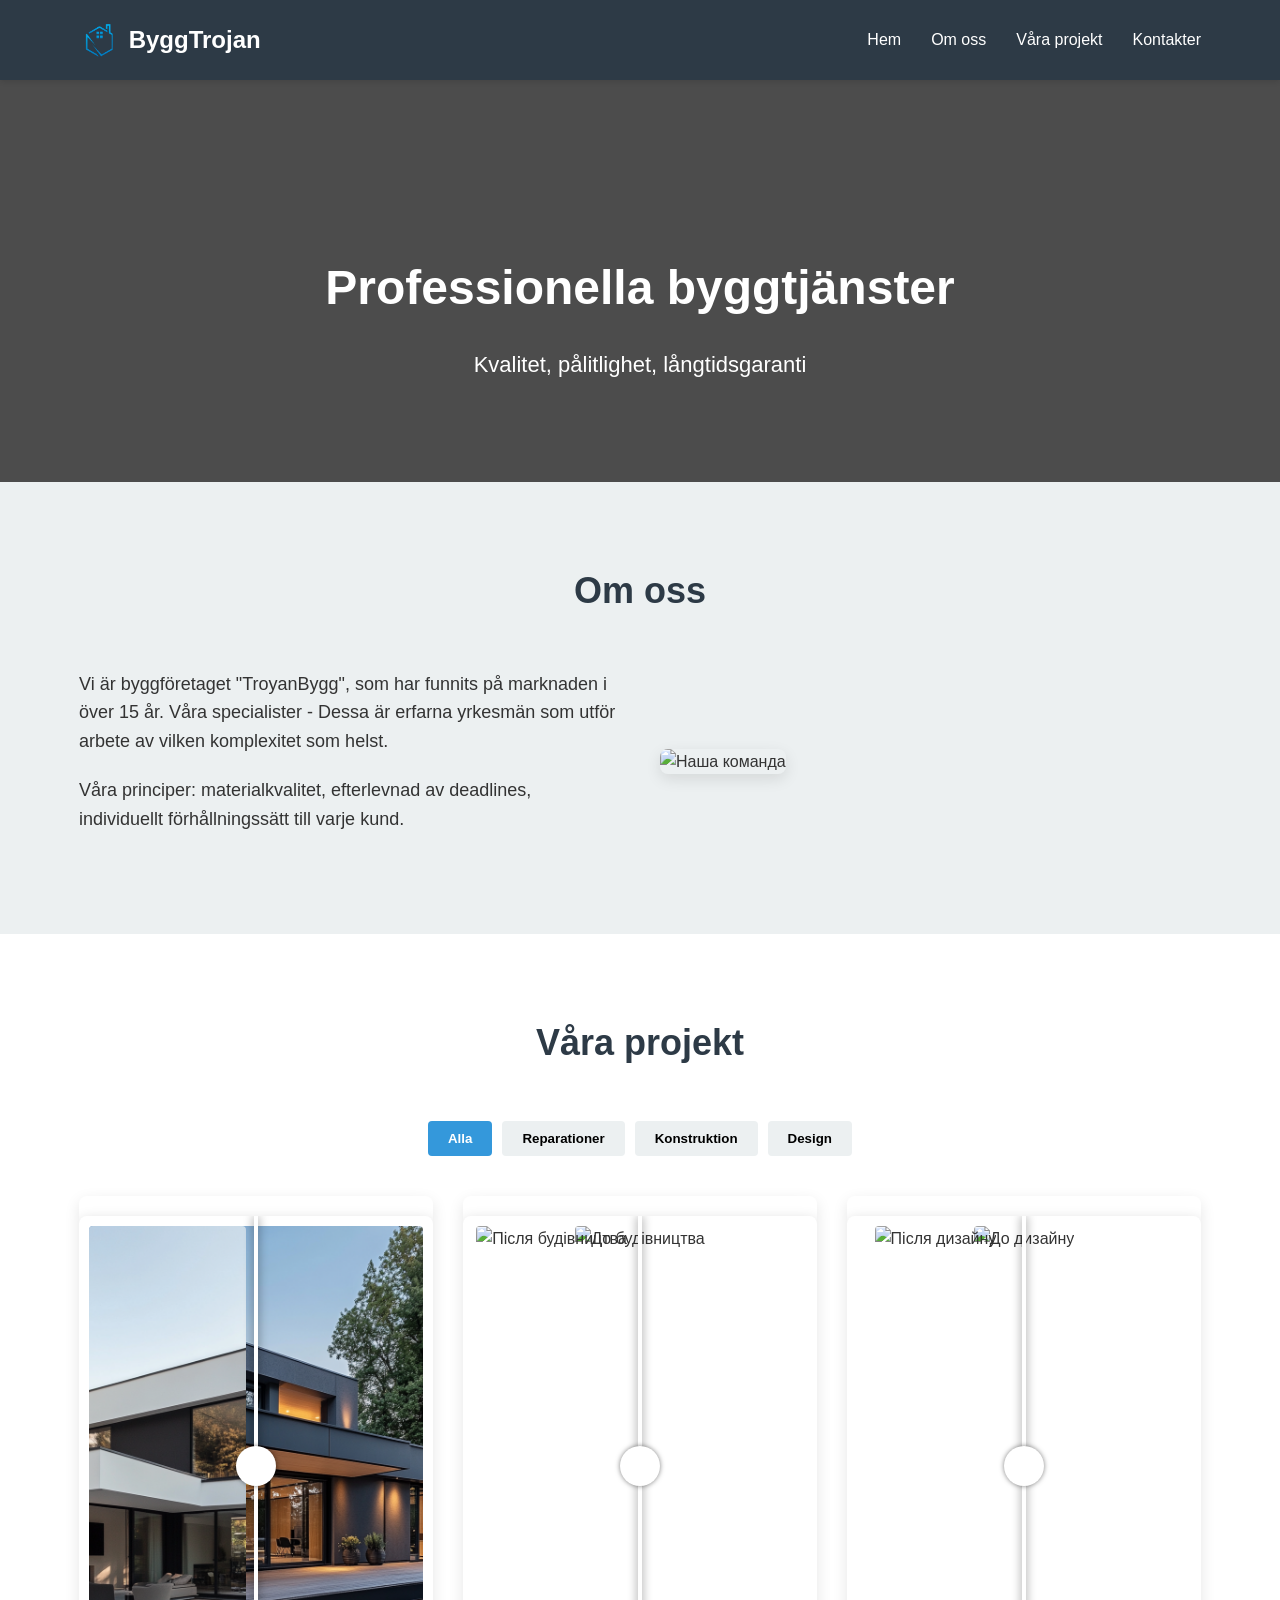
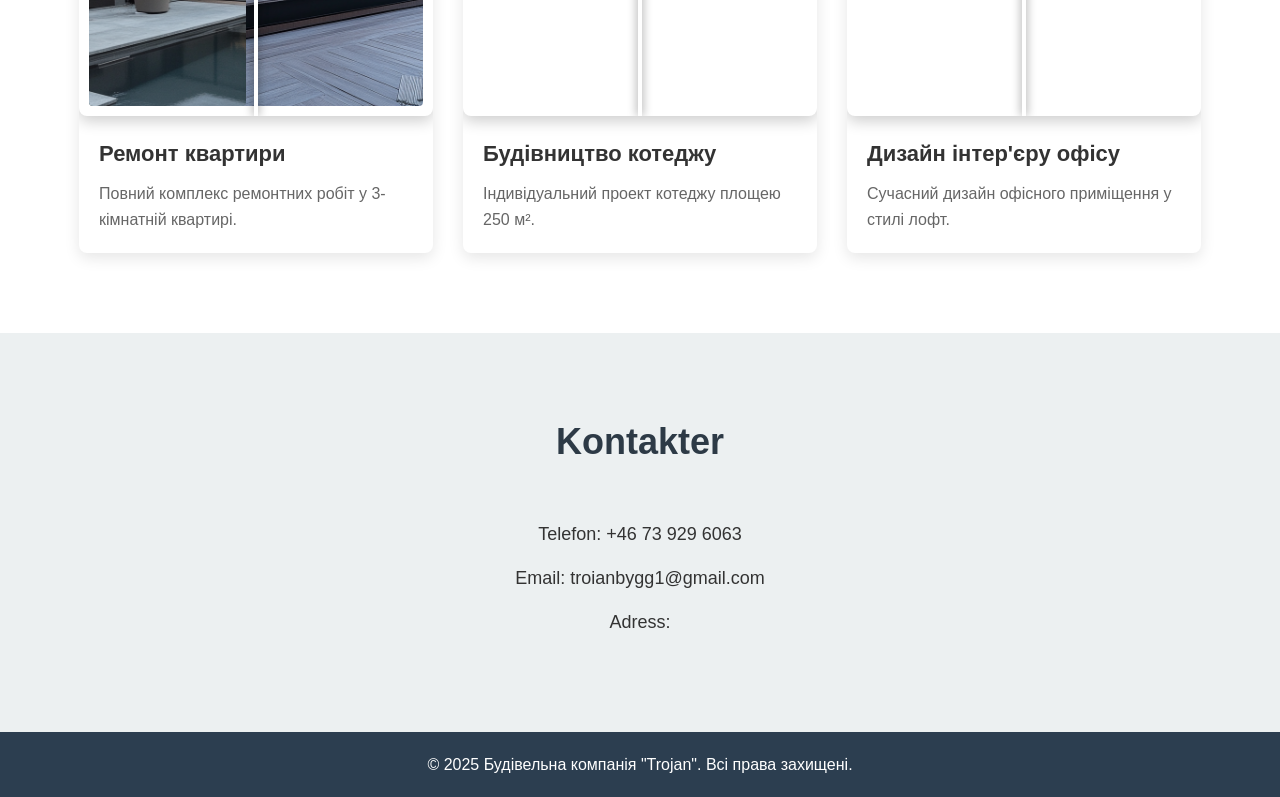
==== index.html @ eb8df2a0 "Add files via upload" ====
<!DOCTYPE html>
<html lang="uk">

<head>
    <meta charset="UTF-8">
    <meta name="viewport" content="width=device-width, initial-scale=1.0">
    <title>Bygg Trojan</title>
    <link rel="stylesheet" href="css/style.css">
    <link rel="icon" href="img/icon/favicon.ico" type="image/x-icon">
</head>

<body>
    <header>
        <div class="container">
            <div class="logo">
                <a href="#home" class="logo">
                <img src="img/icon/byggtrojan1.png" alt="" class="logo-img">
                <span>ByggTrojan</span>
            </a>
            </div>
            <nav>
                <ul>
                    <li><a href="#home">Hem</a></li>
                    <li><a href="#about">Om oss</a></li>
                    <li><a href="#projects">Våra projekt</a></li>
                    <li><a href="#contact">Kontakter</a></li>
                </ul>
            </nav>
        </div>
    </header>

    <section id="home" class="hero">
        <div class="container">
            <h1>Professionella byggtjänster</h1>
            <p>Kvalitet, pålitlighet, långtidsgaranti</p>
        </div>
    </section>

    <section id="about" class="about-section">
        <div class="container">
            <h2>Om oss</h2>
            <div class="about-content">
                <div class="about-text">
                    <p>Vi är byggföretaget "TroyanBygg", som har funnits på marknaden i över 15 år. Våra specialister -
                    Dessa är erfarna yrkesmän som utför arbete av vilken komplexitet som helst.</p>
                    <p>Våra principer: materialkvalitet, efterlevnad av deadlines, individuellt förhållningssätt till varje kund.
                    </p>
                </div>
                <div class="about-image">
                    <img src="https://via.placeholder.com/500x300" alt="Наша команда">
                </div>
            </div>
        </div>
    </section>

    <section id="projects" class="projects-section">
        <div class="container">
            <h2>Våra projekt</h2>
            <div class="projects-filter">
                <button class="filter-btn active" data-filter="all">Alla</button>
                <button class="filter-btn" data-filter="renovation">Reparationer</button>
                <button class="filter-btn" data-filter="construction">Konstruktion</button>
                <button class="filter-btn" data-filter="design">Design</button>
            </div>

            <div class="projects-grid">
                <!-- Проект 1 -->
                <div class="project-card" data-category="renovation">
                    <div class="before-after-slider">
                        <div class="before">
                            <img src="img/Project/beautiful_house_with_modern_renovation_for_advert_fbe7932d_7e29_ (2).png" alt="До ремонту">
                        </div>
                        <div class="after">
                            <img src="img/Project/beautiful_house_with_modern_renovation_for_advert_fbe7932d_7e29_ (3).png" alt="Після ремонту">
                        </div>  
                        <div class="slider-handle"></div>
                        <div class="slider-button" aria-label="Порівняння фото"></div>
                    </div>
                    <h3>Ремонт квартири </h3>
                    <p>Повний комплекс ремонтних робіт у 3-кімнатній квартирі.</p>
                </div>

                <!-- Проект 2 -->
                <div class="project-card" data-category="construction">
                    <div class="before-after-slider">
                        <div class="before">
                            <img src="https://via.placeholder.com/400x300?text=Пустир" alt="До будівництва">
                        </div>
                        <div class="after">
                            <img src="https://via.placeholder.com/400x300?text=Готовий+будинок" alt="Після будівництва">
                        </div>
                        <div class="slider-handle"></div>
                        <div class="slider-button"></div>
                    </div>
                    <h3>Будівництво котеджу</h3>
                    <p>Індивідуальний проект котеджу площею 250 м².</p>
                </div>

                <!-- Проект 3 -->
                <div class="project-card" data-category="design">
                    <div class="before-after-slider">
                        <div class="before">
                            <img src="https://via.placeholder.com/400x300?text=Старе+приміщення" alt="До дизайну">
                        </div>
                        <div class="after">
                            <img src="https://via.placeholder.com/400x300?text=Сучасний+інтер'єр" alt="Після дизайну">
                        </div>
                        <div class="slider-handle"></div>
                        <div class="slider-button"></div>
                    </div>
                    <h3>Дизайн інтер'єру офісу</h3>
                    <p>Сучасний дизайн офісного приміщення у стилі лофт.</p>
                </div>
            </div>
        </div>
    </section>

    <section id="contact" class="contact-section">
        <div class="container">
            <h2>Kontakter</h2>
            <div class="contact-info">
                <p>Telefon: +46 73 929 6063</p>
                <p>Email: troianbygg1@gmail.com</p>
                <p>Adress:</p>
            </div>
        </div>
    </section>

    <footer>
        <div class="container">
            <p>&copy; 2025 Будівельна компанія "Trojan". Всі права захищені.</p>
        </div>
    </footer>

    <script src="js/functrion.js"></script>
</body>

</html>
---- css/style.css ----
@media(max-width: 768px){
    .before-after-slider{
        height: 300px;
    }
}

/* Основні стилі */
:root {
    --primary-color: #2d3a46;
    --secondary-color: #3498db;
    --accent-color: #e74c3c;
    --light-color: #ecf0f1;
    --dark-color: #2c3e50;
    --text-color: #333;
}

* {
    margin: 0;
    padding: 0;
    box-sizing: border-box;
    transition: 0.5ms;
}

body {
    font-family: 'Arial', sans-serif;
    line-height: 1.6;
    color: var(--text-color);
}

.container {
    width: 90%;
    max-width: 1200px;
    margin: 0 auto;
    padding: 0 15px;
}

/* Шапка */
header {
    background-color: var(--primary-color);
    color: white;
    padding: 20px 0;
    position: fixed;
    width: 100%;
    top: 0;
    z-index: 1000;
    box-shadow: 0 2px 5px rgba(0, 0, 0, 0.1);
}

header .container {
    display: flex;
    justify-content: space-between;
    align-items: center;
}

.logo {
    font-size: 24px;
    font-weight: bold;
    color: white;
    display: flex;
    align-items: center;
    gap: 10px;
    text-decoration: none;

}
.logo-img{
    height: 40px;
    width: auto;
    text-decoration: none;
}

nav ul {
    display: flex;
    list-style: none;
}

nav ul li {
    margin-left: 30px;
}

nav ul li a {
    color: white;
    text-decoration: none;
    font-weight: 500;
    transition: color 0.3s;
}

nav ul li a:hover {
    color: var(--secondary-color);
}

/* Герой секція */
.hero {
    background: linear-gradient(rgba(0, 0, 0, 0.7), rgba(0, 0, 0, 0.7)), url('https://via.placeholder.com/1920x1080') center/cover no-repeat;
    color: white;
    text-align: center;
    padding: 180px 0 100px;
    margin-top: 70px;
}

.hero h1 {
    font-size: 48px;
    margin-bottom: 20px;
}

.hero p {
    font-size: 22px;
    max-width: 700px;
    margin: 0 auto;
}

/* Секція "Про нас" */
.about-section {
    padding: 80px 0;
    background-color: var(--light-color);
}

.about-section h2 {
    text-align: center;
    margin-bottom: 50px;
    font-size: 36px;
    color: var(--primary-color);
}

.about-content {
    display: flex;
    align-items: center;
    gap: 40px;
}

.about-text {
    flex: 1;
}

.about-text p {
    margin-bottom: 20px;
    font-size: 18px;
}

.about-image {
    flex: 1;
}

.about-image img {
    width: 100%;
    border-radius: 8px;
    box-shadow: 0 5px 15px rgba(0, 0, 0, 0.1);
}

/* Секція "Наші проекти" */
.projects-section {
    padding: 80px 0;
}

.projects-section h2 {
    text-align: center;
    margin-bottom: 50px;
    font-size: 36px;
    color: var(--primary-color);
}

.projects-filter {
    display: flex;
    justify-content: center;
    margin-bottom: 40px;
    flex-wrap: wrap;
    gap: 10px;
}

.filter-btn {
    padding: 10px 20px;
    background-color: var(--light-color);
    border: none;
    border-radius: 4px;
    cursor: pointer;
    font-weight: 600;
    transition: all 0.3s;
}

.filter-btn:hover,
.filter-btn.active {
    background-color: var(--secondary-color);
    color: white;
}

.projects-grid {
    display: grid;
    grid-template-columns: repeat(auto-fill, minmax(350px, 1fr));
    gap: 30px;
}

.project-card {
    background-color: white;
    border-radius: 8px;
    overflow: hidden;
    box-shadow: 0 5px 15px rgba(0, 0, 0, 0.1);
    transition: transform 0.3s;
}

.project-card:hover {
    transform: translateY(-10px);
}

.before-after-container {
    display: flex;
    position: relative;
}

.before,
.after {
    flex: 1;
    padding: 10px;
    text-align: center;
}

.before h3,
.after h3 {
    margin-bottom: 10px;
    color: var(--primary-color);
}

.before img,
.after img {
    width: 100%;
    height: auto;
    border-radius: 4px;
}

.project-card h3 {
    padding: 0 20px;
    margin: 15px 0 10px;
    font-size: 22px;
}

.project-card p {
    padding: 0 20px 20px;
    color: #666;
}

/*Слайдер "до" та "після"*/
.before-after-slider {
    position: relative;
    width: 100%;
    max-width: 800px;
    height: 500px;
    margin: 20px auto;
    overflow: hidden;
    border-radius: 8px;
    box-shadow: 0 5px 15px rgba(0, 0, 0, 0.2);
    touch-action: none;
    /* Вимикаємо стандартні дотикові події */
}

.before-after-slider .before,
.before-after-slider .after {
    position: absolute;
    top: 0;
    left: 0;
    width: 100%;
    height: 100%;
    overflow: hidden;
    pointer-events: none;
    /* Запобігаємо подіям миші */
}

.before-after-slider img {
    width: 100%;
    height: 100%;
    object-fit: cover;
    pointer-events: none;
}

.before-after-slider .after {
    width: 50%;
}

.slider-handle {
    position: absolute;
    top: 0;
    left: 50%;
    width: 4px;
    height: 100%;
    background: white;
    z-index: 10;
    transform: translateX(-50%);
    box-shadow: 0 0 10px rgba(0, 0, 0, 0.5);
    pointer-events: none;
}

.slider-button {
    position: absolute;
    top: 50%;
    left: 50%;
    width: 40px;
    height: 40px;
    background: white;
    border-radius: 50%;
    z-index: 11;
    transform: translate(-50%, -50%);
    cursor: ew-resize;
    display: flex;
    align-items: center;
    justify-content: center;
    box-shadow: 0 0 5px rgba(0, 0, 0, 0.5);
    touch-action: none;
    user-select: none;
}

.slider-button:hover {
    background: #f0f0f0;
}

.slider-button:active {
    cursor: grabbing !important;
}

.no-select {
    user-select: none ;
    -webkit-user-select: none;
    -moz-user-select: none;
    -ms-user-select: none;
}



/* Секція "Контакти" */
.contact-section {
    padding: 80px 0;
    background-color: var(--light-color);
}

.contact-section h2 {
    text-align: center;
    margin-bottom: 50px;
    font-size: 36px;
    color: var(--primary-color);
}

.contact-info {
    text-align: center;
    font-size: 18px;
}

.contact-info p {
    margin-bottom: 15px;
}

/* Підвал */
footer {
    background-color: var(--dark-color);
    color: white;
    text-align: center;
    padding: 20px 0;
}

/* Адаптивність */
@media (max-width: 768px) {
    .about-content {
        flex-direction: column;
    }

    .projects-grid {
        grid-template-columns: 1fr;
    }

    .before-after-container {
        flex-direction: column;
    }

    header .container {
        flex-direction: column;
    }

    nav ul {
        margin-top: 20px;
    }

    nav ul li {
        margin-left: 15px;
        margin-right: 15px;
    }
}
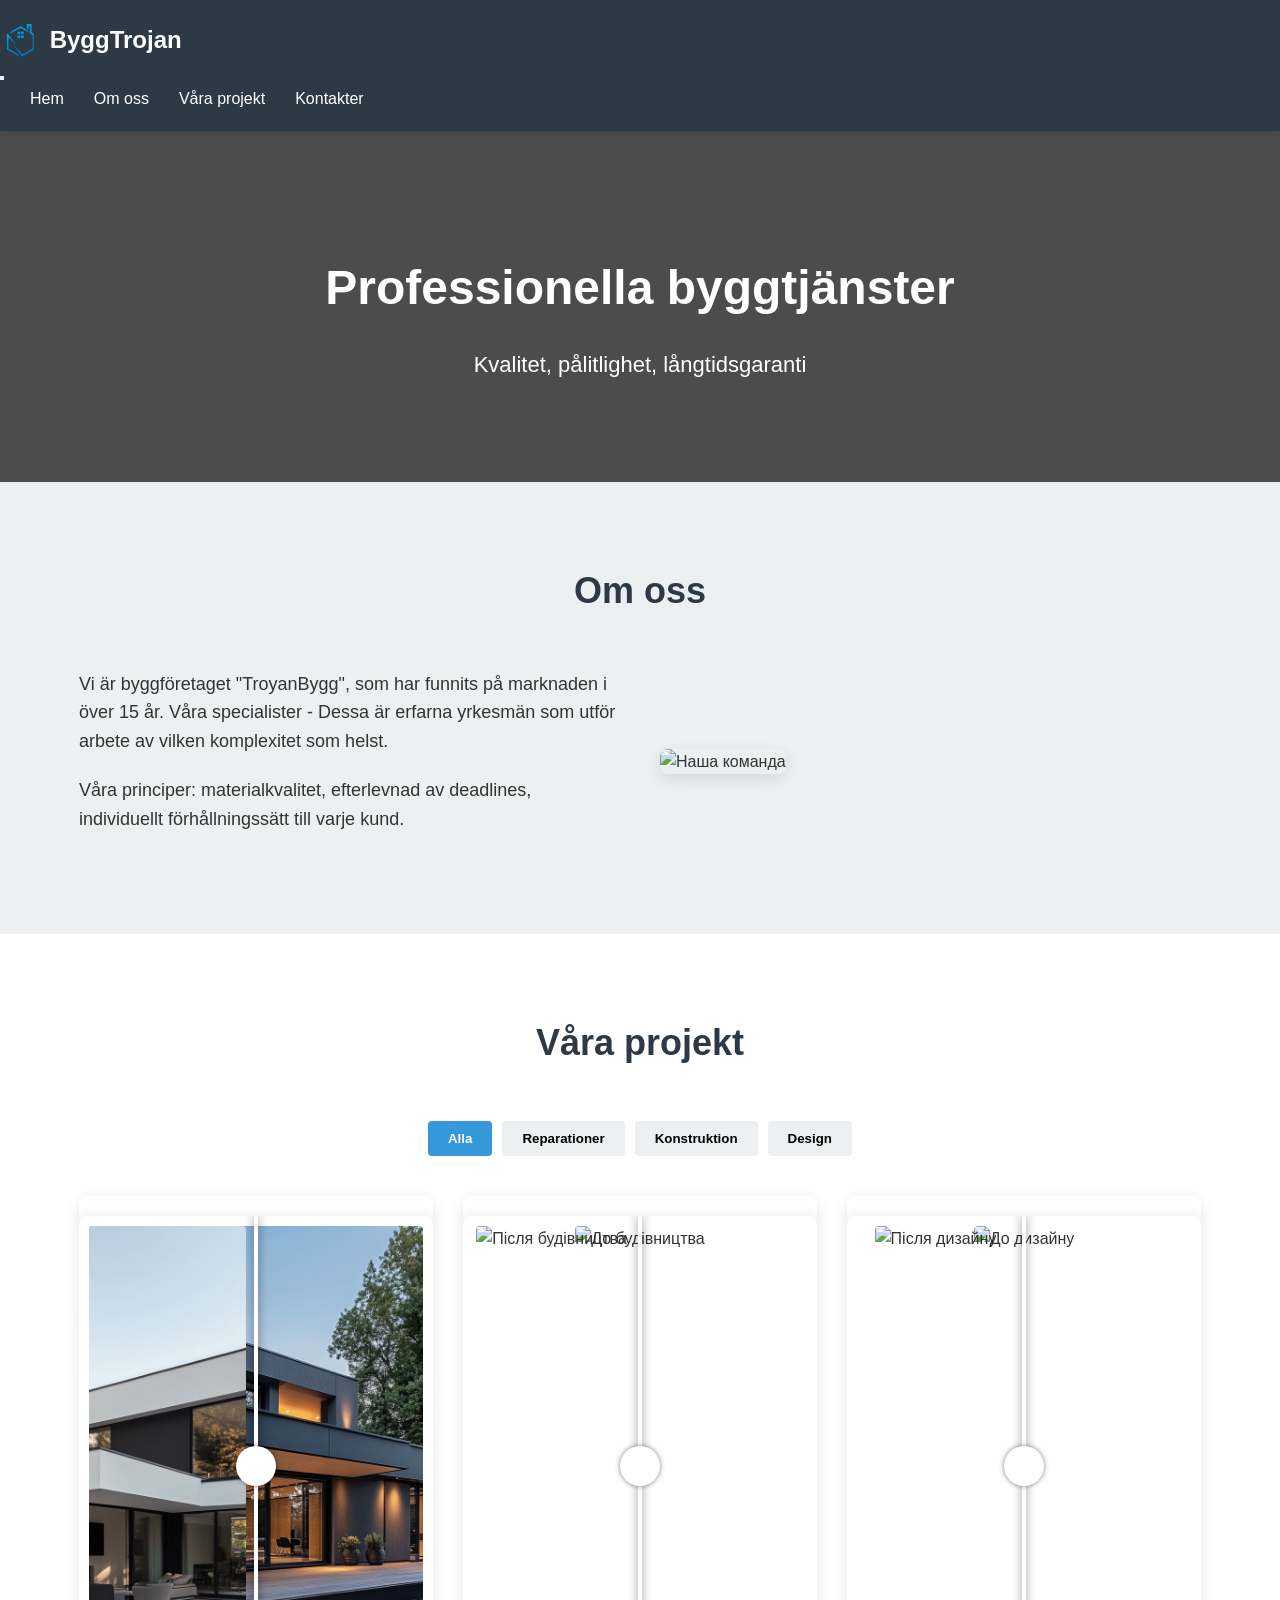
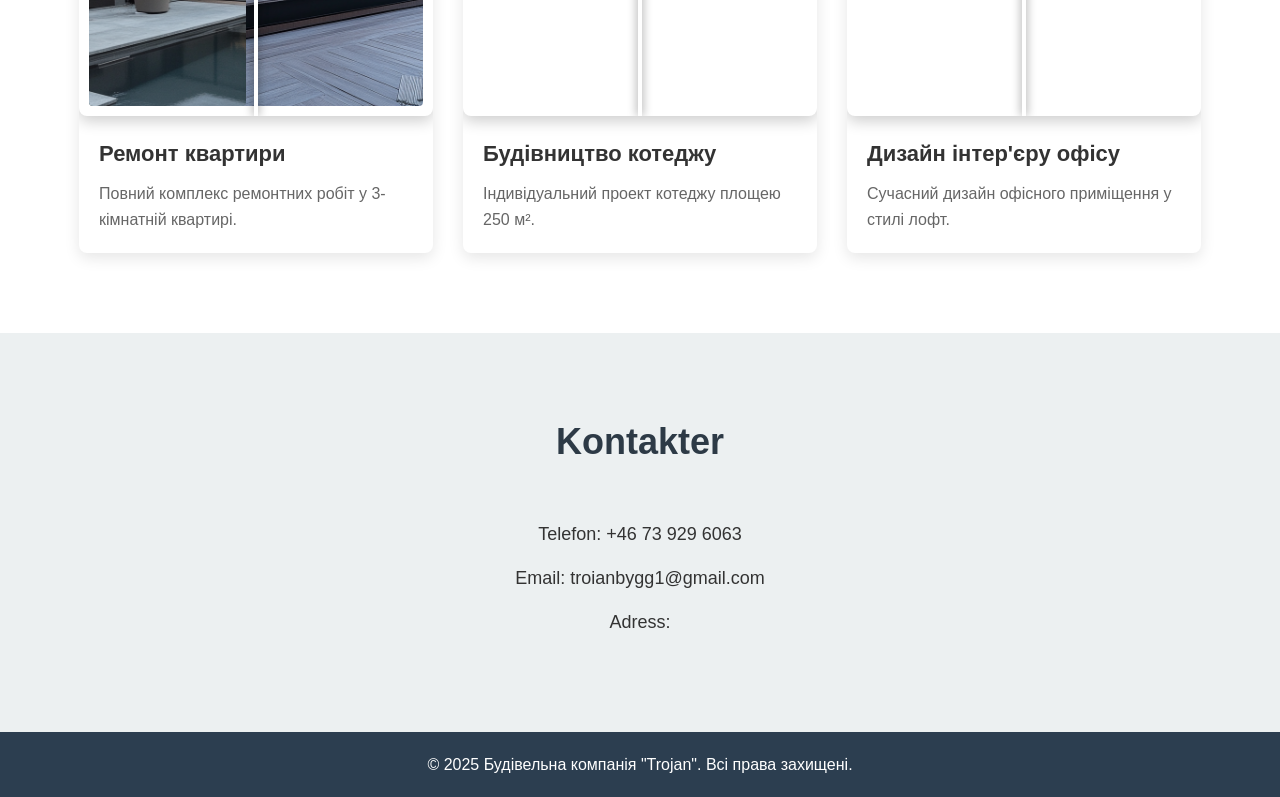
==== commit fce80fa2: "index.html" ====
--- a/index.html
+++ b/index.html
@@ -11,14 +11,21 @@
 
 <body>
     <header>
-        <div class="container">
+        <div class="header-container">
             <div class="logo">
                 <a href="#home" class="logo">
                 <img src="img/icon/byggtrojan1.png" alt="" class="logo-img">
                 <span>ByggTrojan</span>
             </a>
             </div>
-            <nav>
+            <!-- Кнопка бургер-меню для мобільних -->
+            <button class="burger-btn" aria-label="Відкрити меню">
+                <span class="burger-line"></span>
+                <span class="burger-line"></span>
+                <span class="burger-line"></span>
+            </button>
+
+            <nav class="main-nav">
                 <ul>
                     <li><a href="#home">Hem</a></li>
                     <li><a href="#about">Om oss</a></li>
@@ -135,4 +142,4 @@
     <script src="js/functrion.js"></script>
 </body>
 
-</html>+</html>
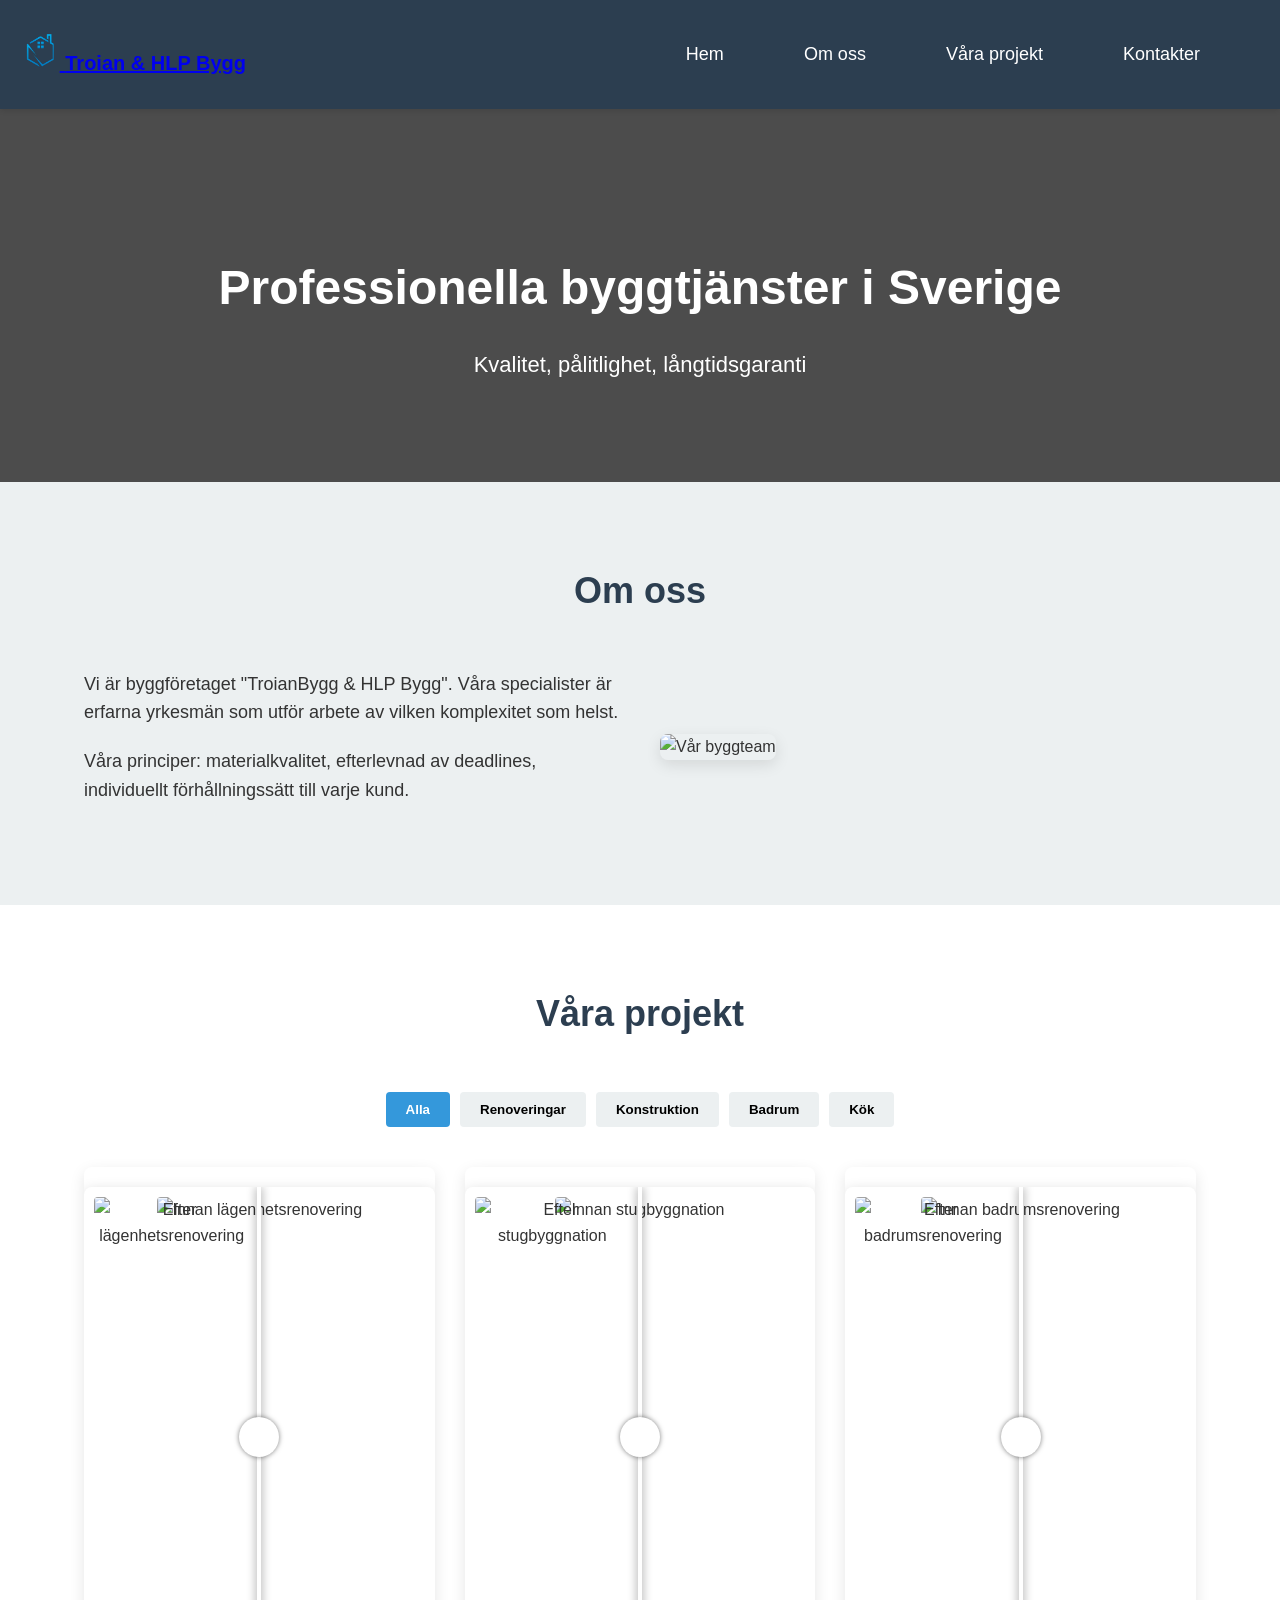
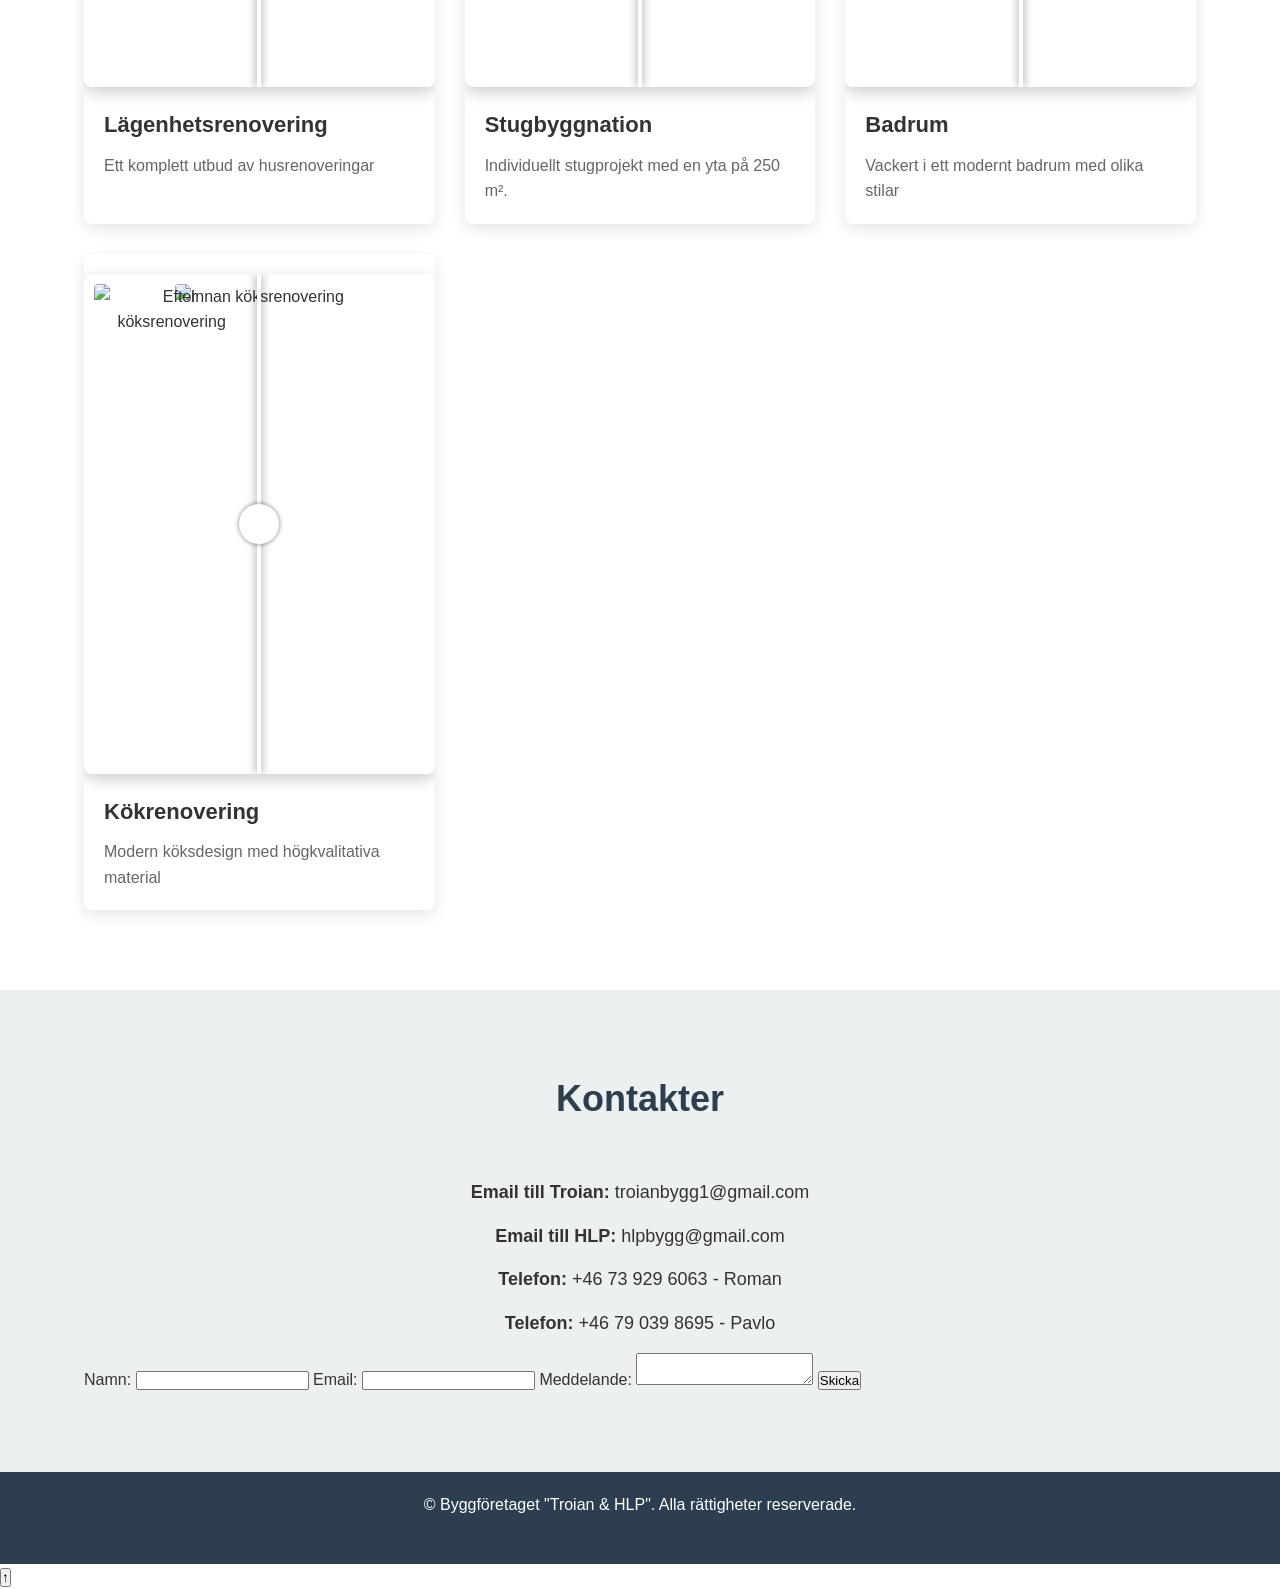
==== commit 22043c3f: "index.html" ====
--- a/index.html
+++ b/index.html
@@ -1,10 +1,14 @@
 <!DOCTYPE html>
-<html lang="uk">
+<html lang="sv">
 
 <head>
     <meta charset="UTF-8">
     <meta name="viewport" content="width=device-width, initial-scale=1.0">
-    <title>Bygg Trojan</title>
+    <meta name="description"
+        content="Troian & HLP Bygg erbjuder professionella byggtjänster i Sverige, inklusive renoveringar, konstruktion och badrumsdesign.">
+    <meta name="keywords" content="byggtjänster, renovering, konstruktion, badrum, kök, Troian Bygg, HLP Bygg">
+    <meta name="author" content="Troian & HLP Bygg">
+    <title>Troian & HLP Bygg</title>
     <link rel="stylesheet" href="css/style.css">
     <link rel="icon" href="img/icon/favicon.ico" type="image/x-icon">
 </head>
@@ -13,18 +17,16 @@
     <header>
         <div class="header-container">
             <div class="logo">
-                <a href="#home" class="logo">
-                <img src="img/icon/byggtrojan1.png" alt="" class="logo-img">
-                <span>ByggTrojan</span>
-            </a>
+                <a class="a1" href="#home">
+                    <img src="img/icon/byggtrojan1.png" alt="Troian & HLP Bygg Logo" class="logo-img">
+                    <span class="title1">Troian & HLP Bygg</span>
+                </a>
             </div>
-            <!-- Кнопка бургер-меню для мобільних -->
-            <button class="burger-btn" aria-label="Відкрити меню">
+            <button class="burger-btn" aria-label="Öppna menyn">
                 <span class="burger-line"></span>
                 <span class="burger-line"></span>
                 <span class="burger-line"></span>
             </button>
-
             <nav class="main-nav">
                 <ul>
                     <li><a href="#home">Hem</a></li>
@@ -38,7 +40,7 @@
 
     <section id="home" class="hero">
         <div class="container">
-            <h1>Professionella byggtjänster</h1>
+            <h1>Professionella byggtjänster i Sverige</h1>
             <p>Kvalitet, pålitlighet, långtidsgaranti</p>
         </div>
     </section>
@@ -48,13 +50,13 @@
             <h2>Om oss</h2>
             <div class="about-content">
                 <div class="about-text">
-                    <p>Vi är byggföretaget "TroyanBygg", som har funnits på marknaden i över 15 år. Våra specialister -
-                    Dessa är erfarna yrkesmän som utför arbete av vilken komplexitet som helst.</p>
-                    <p>Våra principer: materialkvalitet, efterlevnad av deadlines, individuellt förhållningssätt till varje kund.
-                    </p>
+                    <p>Vi är byggföretaget "TroianBygg & HLP Bygg". Våra specialister är erfarna yrkesmän som utför
+                        arbete av vilken komplexitet som helst.</p>
+                    <p>Våra principer: materialkvalitet, efterlevnad av deadlines, individuellt förhållningssätt till
+                        varje kund.</p>
                 </div>
                 <div class="about-image">
-                    <img src="https://via.placeholder.com/500x300" alt="Наша команда">
+                    <img src="https://via.placeholder.com/500x300" alt="Vår byggteam">
                 </div>
             </div>
         </div>
@@ -65,58 +67,71 @@
             <h2>Våra projekt</h2>
             <div class="projects-filter">
                 <button class="filter-btn active" data-filter="all">Alla</button>
-                <button class="filter-btn" data-filter="renovation">Reparationer</button>
+                <button class="filter-btn" data-filter="renoveringar">Renoveringar</button>
                 <button class="filter-btn" data-filter="construction">Konstruktion</button>
-                <button class="filter-btn" data-filter="design">Design</button>
+                <button class="filter-btn" data-filter="design">Badrum</button>
+                <button class="filter-btn" data-filter="kok">Kök</button>
             </div>
-
+            <!--Project 1-->
             <div class="projects-grid">
-                <!-- Проект 1 -->
-                <div class="project-card" data-category="renovation">
+                <div class="project-card" data-category="renoveringar">
                     <div class="before-after-slider">
                         <div class="before">
-                            <img src="img/Project/beautiful_house_with_modern_renovation_for_advert_fbe7932d_7e29_ (2).png" alt="До ремонту">
+                            <img src="img/renovera/1.JPG" alt="Innan lägenhetsrenovering">
                         </div>
                         <div class="after">
-                            <img src="img/Project/beautiful_house_with_modern_renovation_for_advert_fbe7932d_7e29_ (3).png" alt="Після ремонту">
-                        </div>  
+                            <img src="img/renovera/2.JPG" alt="Efter lägenhetsrenovering">
+                        </div>
                         <div class="slider-handle"></div>
-                        <div class="slider-button" aria-label="Порівняння фото"></div>
+                        <div class="slider-button" aria-label="Jämför bilder innan och efter"></div>
                     </div>
-                    <h3>Ремонт квартири </h3>
-                    <p>Повний комплекс ремонтних робіт у 3-кімнатній квартирі.</p>
+                    <h3>Lägenhetsrenovering</h3>
+                    <p>Ett komplett utbud av husrenoveringar</p>
                 </div>
-
-                <!-- Проект 2 -->
+                <!--Project 2-->
                 <div class="project-card" data-category="construction">
                     <div class="before-after-slider">
                         <div class="before">
-                            <img src="https://via.placeholder.com/400x300?text=Пустир" alt="До будівництва">
+                            <img src="img/new-construction/1.jpg" alt="Innan stugbyggnation">
                         </div>
                         <div class="after">
-                            <img src="https://via.placeholder.com/400x300?text=Готовий+будинок" alt="Після будівництва">
+                            <img src="img/new-construction/2.jpg" alt="Efter stugbyggnation">
                         </div>
                         <div class="slider-handle"></div>
-                        <div class="slider-button"></div>
+                        <div class="slider-button" aria-label="Jämför bilder innan och efter"></div>
                     </div>
-                    <h3>Будівництво котеджу</h3>
-                    <p>Індивідуальний проект котеджу площею 250 м².</p>
+                    <h3>Stugbyggnation</h3>
+                    <p>Individuellt stugprojekt med en yta på 250 m².</p>
                 </div>
-
-                <!-- Проект 3 -->
+                <!--Project 3-->
                 <div class="project-card" data-category="design">
                     <div class="before-after-slider">
                         <div class="before">
-                            <img src="https://via.placeholder.com/400x300?text=Старе+приміщення" alt="До дизайну">
+                            <img src="img/bathroom/1.jpg" alt="Innan badrumsrenovering">
                         </div>
                         <div class="after">
-                            <img src="https://via.placeholder.com/400x300?text=Сучасний+інтер'єр" alt="Після дизайну">
+                            <img src="img/bathroom/2.jpg" alt="Efter badrumsrenovering">
                         </div>
                         <div class="slider-handle"></div>
-                        <div class="slider-button"></div>
+                        <div class="slider-button" aria-label="Jämför bilder innan och efter"></div>
                     </div>
-                    <h3>Дизайн інтер'єру офісу</h3>
-                    <p>Сучасний дизайн офісного приміщення у стилі лофт.</p>
+                    <h3>Badrum</h3>
+                    <p>Vackert i ett modernt badrum med olika stilar</p>
+                </div>
+                <!--Project 4-->
+                <div class="project-card" data-category="kok">
+                    <div class="before-after-slider">
+                        <div class="before">
+                            <img src="img/kok/1.jpg" alt="Innan köksrenovering">
+                        </div>
+                        <div class="after">
+                            <img src="img/kok/2.jpg" alt="Efter köksrenovering">
+                        </div>
+                        <div class="slider-handle"></div>
+                        <div class="slider-button" aria-label="Jämför bilder innan och efter"></div>
+                    </div>
+                    <h3>Kökrenovering</h3>
+                    <p>Modern köksdesign med högkvalitativa material</p>
                 </div>
             </div>
         </div>
@@ -125,20 +140,43 @@
     <section id="contact" class="contact-section">
         <div class="container">
             <h2>Kontakter</h2>
-            <div class="contact-info">
-                <p>Telefon: +46 73 929 6063</p>
-                <p>Email: troianbygg1@gmail.com</p>
-                <p>Adress:</p>
+            <div class="contact-content">
+                <div class="contact-info">
+                    <p><strong>Email till Troian:</strong> troianbygg1@gmail.com</p>
+                    <p><strong>Email till HLP:</strong> hlpbygg@gmail.com</p>
+                    <p><strong>Telefon:</strong> +46 73 929 6063 - Roman</p>
+                    <p><strong>Telefon:</strong> +46 79 039 8695 - Pavlo</p>
+                </div>
+                <!-- Форма відправка-->
+                <form class="contact-form" action="https://formsubmit.co/daniel.babiychuk777@gmail.com" method="POST">
+                    <label for="name">Namn:</label>
+                    <input type="text" id="name" name="name" required>
+                    <label for="email">Email:</label>
+                    <input type="email" id="email" name="email" required>
+                    <label for="message">Meddelande:</label>
+                    <textarea id="message" name="message" required></textarea>
+                    <button type="submit">Skicka</button>
+                    <!-- Додаткові налаштування FormSubmit -->
+                    <input type="hidden" name="_next" value= "/thank-you.html">
+                    <input type="hidden" name="_autoresponse" value="Tack för ditt meddelande! Vi kontaktar dig snart.">
+                </form>
             </div>
         </div>
     </section>
 
     <footer>
         <div class="container">
-            <p>&copy; 2025 Будівельна компанія "Trojan". Всі права захищені.</p>
+            <p>© Byggföretaget "Troian & HLP". Alla rättigheter reserverade.</p>
+            <div class="social-links">
+                <a href="https://facebook.com" target="_blank" aria-label="Facebook"><img src="img/icon/2021_Facebook_icon.svg.webp"
+                        alt=""></a>
+                <a href="https://instagram.com" target="_blank" aria-label="Instagram"><img src="img/icon/Instagram_logo_2022.svg.webp"
+                        alt=""></a>
+            </div>
         </div>
     </footer>
 
+    <button class="to-top-btn" aria-label="Till toppen">↑</button>
     <script src="js/functrion.js"></script>
 </body>
 
--- a/css/style.css
+++ b/css/style.css
@@ -6,7 +6,7 @@
 
 /* Основні стилі */
 :root {
-    --primary-color: #2d3a46;
+    --primary-color: #2c3e50;
     --secondary-color: #3498db;
     --accent-color: #e74c3c;
     --light-color: #ecf0f1;
@@ -31,28 +31,29 @@
     width: 90%;
     max-width: 1200px;
     margin: 0 auto;
-    padding: 0 15px;
+    padding: 0 20px;
 }
 
 /* Шапка */
 header {
     background-color: var(--primary-color);
     color: white;
-    padding: 20px 0;
+    padding: 15px 0;
     position: fixed;
     width: 100%;
     top: 0;
     z-index: 1000;
     box-shadow: 0 2px 5px rgba(0, 0, 0, 0.1);
 }
-
+/*
 header .container {
     display: flex;
     justify-content: space-between;
     align-items: center;
-}
-
-.logo {
+    padding: 0 15px;
+}
+*/
+/*.logo {
     font-size: 24px;
     font-weight: bold;
     color: white;
@@ -60,13 +61,129 @@
     align-items: center;
     gap: 10px;
     text-decoration: none;
-
+    order: 2;
+    margin: 0 auto;
 }
 .logo-img{
     height: 40px;
     width: auto;
     text-decoration: none;
 }
+*/
+
+
+/*Кнопка бургер меню*/
+
+/* Базові стилі */
+.header-container {
+    display: flex;
+    justify-content: space-between;
+    align-items: center;
+    padding: 15px 20px;
+    background: var(--primary-color);
+    position: relative;
+    text-decoration: none;
+}
+
+/* Лого */
+.logo {
+    display: flex;
+    align-items: center;
+    gap: 10px;
+    color: white;
+    font-size: 20px;
+    font-weight: bold;
+    text-decoration: none;
+}
+
+.logo-img {
+    height: 40px;
+}
+
+/* Бургер-кнопка (тільки для мобільних) */
+.burger-btn {
+    display: none;
+    background: none;
+    border: none;
+    cursor: pointer;
+    padding: 5px;
+    z-index: 100;
+}
+
+.burger-line {
+    display: block;
+    width: 25px;
+    height: 2px;
+    background: white;
+    margin: 5px 0;
+    transition: all 0.3s ease;
+}
+
+/* Навігація */
+
+.main-nav ul {
+    display: flex;
+    gap: 20px;
+    list-style: none;
+    font-size: 18px;
+}
+.main-nav li{
+    margin: 0 60px 0 0;
+}
+
+.main-nav a {
+    color: white;
+    text-decoration: none;
+    font-weight: 500;
+}
+
+/* Мобільна версія */
+@media (max-width: 768px) {
+    .burger-btn {
+        display: block;
+    }
+
+    .main-nav {
+        position: fixed;
+        top: 0;
+        left: 0;
+        width: 100%;
+        height: 100vh;
+        background: var(--primary-color);
+        display: flex;
+        align-items: center;
+        justify-content: center;
+        transform: translateX(100%);
+        transition: transform 0.3s ease;
+        z-index: 99;
+    }
+
+    .main-nav.active {
+        transform: translateX(0);
+    }
+
+    .main-nav ul {
+        flex-direction: column;
+        align-items: center;
+        gap: 30px;
+    }
+
+    /* Анімація бургера */
+    .burger-btn.active .burger-line:nth-child(1) {
+        transform: translateY(7px) rotate(45deg);
+    }
+
+    .burger-btn.active .burger-line:nth-child(2) {
+        opacity: 0;
+    }
+
+    .burger-btn.active .burger-line:nth-child(3) {
+        transform: translateY(-7px) rotate(-45deg);
+    }
+}
+
+
+
 
 nav ul {
     display: flex;
@@ -378,4 +495,4 @@
         margin-left: 15px;
         margin-right: 15px;
     }
-}+}
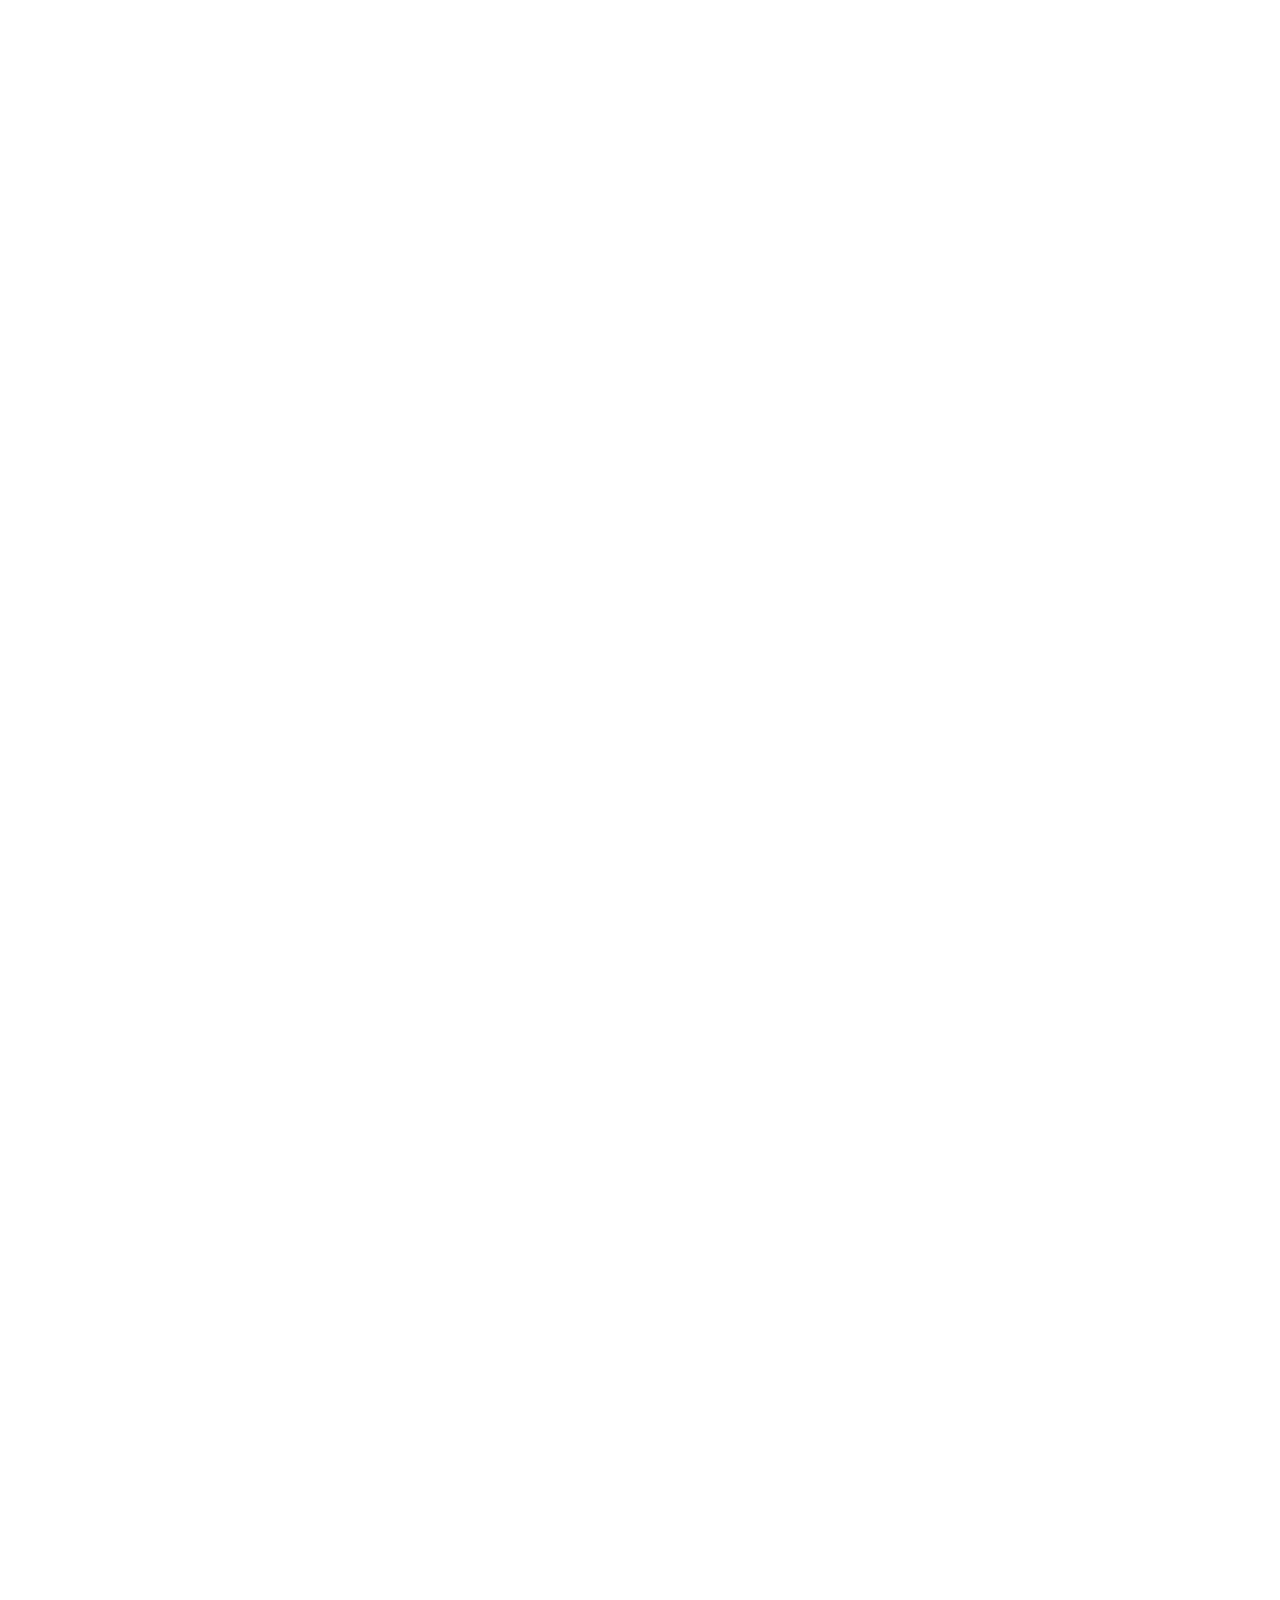
==== commit b67c67d4: "index.html" ====
--- a/index.html
+++ b/index.html
@@ -71,67 +71,84 @@
                 <button class="filter-btn" data-filter="construction">Konstruktion</button>
                 <button class="filter-btn" data-filter="design">Badrum</button>
                 <button class="filter-btn" data-filter="kok">Kök</button>
+                <button class="filter-btn" data-filter="terrass">Terrass och lusthus</button>
             </div>
-            <!--Project 1-->
             <div class="projects-grid">
                 <div class="project-card" data-category="renoveringar">
                     <div class="before-after-slider">
                         <div class="before">
-                            <img src="img/renovera/1.JPG" alt="Innan lägenhetsrenovering">
+                            <img src="img/renovera/renovera (1).JPG" alt="Innan lägenhetsrenovering">
                         </div>
                         <div class="after">
-                            <img src="img/renovera/2.JPG" alt="Efter lägenhetsrenovering">
+                            <img src="img/renovera/renovera (3).JPG" alt="Efter lägenhetsrenovering">
                         </div>
                         <div class="slider-handle"></div>
                         <div class="slider-button" aria-label="Jämför bilder innan och efter"></div>
                     </div>
                     <h3>Lägenhetsrenovering</h3>
                     <p>Ett komplett utbud av husrenoveringar</p>
+                    <!-- Посилання на сторінку категорії -->
+                    <a href="renovations.html" class="project-link">Visa fler foton</a>
                 </div>
-                <!--Project 2-->
                 <div class="project-card" data-category="construction">
                     <div class="before-after-slider">
                         <div class="before">
-                            <img src="img/new-construction/1.jpg" alt="Innan stugbyggnation">
+                            <img src="img/new build/1 (2).JPG" alt="Innan stugbyggnation">
                         </div>
                         <div class="after">
-                            <img src="img/new-construction/2.jpg" alt="Efter stugbyggnation">
+                            <img src="img/new build/1 (3).JPG" alt="Efter stugbyggnation">
                         </div>
                         <div class="slider-handle"></div>
                         <div class="slider-button" aria-label="Jämför bilder innan och efter"></div>
                     </div>
                     <h3>Stugbyggnation</h3>
                     <p>Individuellt stugprojekt med en yta på 250 m².</p>
+                    <a href="construction.html" class="project-link">Visa fler foton</a>
                 </div>
-                <!--Project 3-->
                 <div class="project-card" data-category="design">
                     <div class="before-after-slider">
                         <div class="before">
-                            <img src="img/bathroom/1.jpg" alt="Innan badrumsrenovering">
+                            <img src="img/Bathroom/badrum (34).JPG" alt="Innan badrumsrenovering">
                         </div>
                         <div class="after">
-                            <img src="img/bathroom/2.jpg" alt="Efter badrumsrenovering">
+                            <img src="img/Bathroom/badrum (42).JPG" alt="Efter badrumsrenovering">
                         </div>
                         <div class="slider-handle"></div>
                         <div class="slider-button" aria-label="Jämför bilder innan och efter"></div>
                     </div>
                     <h3>Badrum</h3>
                     <p>Vackert i ett modernt badrum med olika stilar</p>
+                    <a href="bathroom.html" class="project-link">Visa fler foton</a>
                 </div>
-                <!--Project 4-->
                 <div class="project-card" data-category="kok">
                     <div class="before-after-slider">
                         <div class="before">
-                            <img src="img/kok/1.jpg" alt="Innan köksrenovering">
+                            <img src="img/Kitchen/kok (4).jpg" alt="Innan köksrenovering">
                         </div>
                         <div class="after">
-                            <img src="img/kok/2.jpg" alt="Efter köksrenovering">
+                            <img src="img/Kitchen/kok (13).JPG" alt="Efter köksrenovering">
                         </div>
                         <div class="slider-handle"></div>
-                        <div class="slider-button" aria-label="Jämför bilder innan och efter"></div>
+                        <div class="slider-button" aria-label="Jämför bilder innan och після"></div>
                     </div>
                     <h3>Kökrenovering</h3>
                     <p>Modern köksdesign med högkvalitativa material</p>
+                    <a href="kitchen.html" class="project-link">Visa fler foton</a>
+                </div>
+                <div class="project-card" data-category="terrass">
+                    <div class="before-after-slider">
+                        <div class="before">
+                            <img src="img/terrass och altan/teras (34).JPG" alt="Innan köksrenovering">
+                        </div>
+                        <div class="after">
+                            <img src="img/terrass och altan/teras (29).jpg" alt="Efter köksrenovering">
+                        </div>
+                        <div class="slider-handle"></div>
+                        <div class="slider-button" aria-label="Jämför bilder"></div>
+                    </div>
+                    <h3>Terrass och lusthus</h3>
+                    <p>Vi bygger stilrena och hållbara terrasser och lusthus – din perfekta uteplats</p>
+                    <a href="terrass.html" class="project-link">Visa fler foton</a>
                 </div>
             </div>
         </div>
@@ -168,8 +185,6 @@
         <div class="container">
             <p>© Byggföretaget "Troian & HLP". Alla rättigheter reserverade.</p>
             <div class="social-links">
-                <a href="https://facebook.com" target="_blank" aria-label="Facebook"><img src="img/icon/2021_Facebook_icon.svg.webp"
-                        alt=""></a>
                 <a href="https://instagram.com" target="_blank" aria-label="Instagram"><img src="img/icon/Instagram_logo_2022.svg.webp"
                         alt=""></a>
             </div>
@@ -177,7 +192,7 @@
     </footer>
 
     <button class="to-top-btn" aria-label="Till toppen">↑</button>
-    <script src="js/functrion.js"></script>
+    <script src="js/function.js"></script>
 </body>
 
 </html>
--- a/css/style.css
+++ b/css/style.css
@@ -1,9 +1,3 @@
-@media(max-width: 768px){
-    .before-after-slider{
-        height: 300px;
-    }
-}
-
 /* Основні стилі */
 :root {
     --primary-color: #2c3e50;
@@ -25,6 +19,12 @@
     font-family: 'Arial', sans-serif;
     line-height: 1.6;
     color: var(--text-color);
+    opacity: 0;
+    transition: opacity 0.5s ease;
+}
+
+body.loaded {
+    opacity: 1;
 }
 
 .container {
@@ -45,62 +45,43 @@
     z-index: 1000;
     box-shadow: 0 2px 5px rgba(0, 0, 0, 0.1);
 }
-/*
-header .container {
+
+/* Хедер-контейнер */
+.header-container {
     display: flex;
     justify-content: space-between;
     align-items: center;
-    padding: 0 15px;
-}
-*/
-/*.logo {
-    font-size: 24px;
-    font-weight: bold;
-    color: white;
+    padding: 15px 20px;
+}
+
+/* Логотип */
+.logo {
     display: flex;
     align-items: center;
     gap: 10px;
     text-decoration: none;
-    order: 2;
-    margin: 0 auto;
-}
-.logo-img{
-    height: 40px;
+}
+
+.logo-img {
+    height: 50px;
     width: auto;
+    
+}
+
+.title1 {
+    color: white;
+    font-size: 24px;
+    font-weight: bold;
+    line-height: 40px;
     text-decoration: none;
-}
-*/
-
-
-/*Кнопка бургер меню*/
-
-/* Базові стилі */
-.header-container {
-    display: flex;
-    justify-content: space-between;
     align-items: center;
-    padding: 15px 20px;
-    background: var(--primary-color);
-    position: relative;
+}
+
+.a1{
     text-decoration: none;
 }
 
-/* Лого */
-.logo {
-    display: flex;
-    align-items: center;
-    gap: 10px;
-    color: white;
-    font-size: 20px;
-    font-weight: bold;
-    text-decoration: none;
-}
-
-.logo-img {
-    height: 40px;
-}
-
-/* Бургер-кнопка (тільки для мобільних) */
+/* Бургер-кнопка */
 .burger-btn {
     display: none;
     background: none;
@@ -120,14 +101,14 @@
 }
 
 /* Навігація */
-
 .main-nav ul {
     display: flex;
     gap: 20px;
     list-style: none;
     font-size: 18px;
 }
-.main-nav li{
+
+.main-nav li {
     margin: 0 60px 0 0;
 }
 
@@ -135,6 +116,10 @@
     color: white;
     text-decoration: none;
     font-weight: 500;
+}
+
+.main-nav a:hover {
+    color: var(--secondary-color);
 }
 
 /* Мобільна версія */
@@ -168,6 +153,10 @@
         gap: 30px;
     }
 
+    .main-nav li {
+        margin: 0;
+    }
+
     /* Анімація бургера */
     .burger-btn.active .burger-line:nth-child(1) {
         transform: translateY(7px) rotate(45deg);
@@ -180,29 +169,6 @@
     .burger-btn.active .burger-line:nth-child(3) {
         transform: translateY(-7px) rotate(-45deg);
     }
-}
-
-
-
-
-nav ul {
-    display: flex;
-    list-style: none;
-}
-
-nav ul li {
-    margin-left: 30px;
-}
-
-nav ul li a {
-    color: white;
-    text-decoration: none;
-    font-weight: 500;
-    transition: color 0.3s;
-}
-
-nav ul li a:hover {
-    color: var(--secondary-color);
 }
 
 /* Герой секція */
@@ -317,31 +283,6 @@
     transform: translateY(-10px);
 }
 
-.before-after-container {
-    display: flex;
-    position: relative;
-}
-
-.before,
-.after {
-    flex: 1;
-    padding: 10px;
-    text-align: center;
-}
-
-.before h3,
-.after h3 {
-    margin-bottom: 10px;
-    color: var(--primary-color);
-}
-
-.before img,
-.after img {
-    width: 100%;
-    height: auto;
-    border-radius: 4px;
-}
-
 .project-card h3 {
     padding: 0 20px;
     margin: 15px 0 10px;
@@ -353,7 +294,7 @@
     color: #666;
 }
 
-/*Слайдер "до" та "після"*/
+/* Слайдер "до/після" */
 .before-after-slider {
     position: relative;
     width: 100%;
@@ -364,7 +305,6 @@
     border-radius: 8px;
     box-shadow: 0 5px 15px rgba(0, 0, 0, 0.2);
     touch-action: none;
-    /* Вимикаємо стандартні дотикові події */
 }
 
 .before-after-slider .before,
@@ -376,7 +316,6 @@
     height: 100%;
     overflow: hidden;
     pointer-events: none;
-    /* Запобігаємо подіям миші */
 }
 
 .before-after-slider img {
@@ -427,17 +366,15 @@
 }
 
 .slider-button:active {
-    cursor: grabbing !important;
+    cursor: grabbing;
 }
 
 .no-select {
-    user-select: none ;
+    user-select: none;
     -webkit-user-select: none;
     -moz-user-select: none;
     -ms-user-select: none;
 }
-
-
 
 /* Секція "Контакти" */
 .contact-section {
@@ -452,6 +389,13 @@
     color: var(--primary-color);
 }
 
+.contact-content {
+    display: flex;
+    gap: 40px;
+    justify-content: center;
+    flex-wrap: wrap;
+}
+
 .contact-info {
     text-align: center;
     font-size: 18px;
@@ -461,12 +405,86 @@
     margin-bottom: 15px;
 }
 
+.contact-form {
+    flex: 1;
+    max-width: 500px;
+    display: flex;
+    flex-direction: column;
+    gap: 15px;
+}
+
+.contact-form label {
+    font-weight: 600;
+    color: var(--primary-color);
+}
+
+.contact-form input,
+.contact-form textarea {
+    padding: 10px;
+    border: 1px solid #ddd;
+    border-radius: 4px;
+    font-size: 16px;
+}
+
+.contact-form textarea {
+    resize: vertical;
+    min-height: 100px;
+}
+
+.contact-form button {
+    padding: 10px 20px;
+    background-color: var(--secondary-color);
+    color: white;
+    border: none;
+    border-radius: 4px;
+    cursor: pointer;
+    font-weight: 600;
+}
+
+.contact-form button:hover {
+    background-color: var(--primary-color);
+}
+
 /* Підвал */
 footer {
     background-color: var(--dark-color);
     color: white;
     text-align: center;
     padding: 20px 0;
+}
+
+.social-links {
+    display: flex;
+    gap: 15px;
+    justify-content: center;
+    margin-top: 20px;
+}
+
+.social-links img {
+    width: 30px;
+    height: 30px;
+}
+
+/* Кнопка до початку сторінки */
+.to-top-btn {
+    position: fixed;
+    bottom: 20px;
+    right: 20px;
+    width: 50px;
+    height: 50px;
+    background-color: var(--secondary-color);
+    color: white;
+    border: none;
+    border-radius: 50%;
+    cursor: pointer;
+    opacity: 0;
+    visibility: hidden;
+    transition: opacity 0.3s, visibility 0.3s;
+}
+
+.to-top-btn.visible {
+    opacity: 1;
+    visibility: visible;
 }
 
 /* Адаптивність */
@@ -479,20 +497,21 @@
         grid-template-columns: 1fr;
     }
 
-    .before-after-container {
-        flex-direction: column;
-    }
-
-    header .container {
-        flex-direction: column;
-    }
-
-    nav ul {
-        margin-top: 20px;
-    }
-
-    nav ul li {
-        margin-left: 15px;
-        margin-right: 15px;
-    }
-}
+    .before-after-slider {
+        height: 300px;
+    }
+}
+
+@media (max-width: 480px) {
+    .before-after-slider {
+        height: 200px;
+    }
+
+    .hero h1 {
+        font-size: 36px;
+    }
+
+    .hero p {
+        font-size: 18px;
+    }
+}
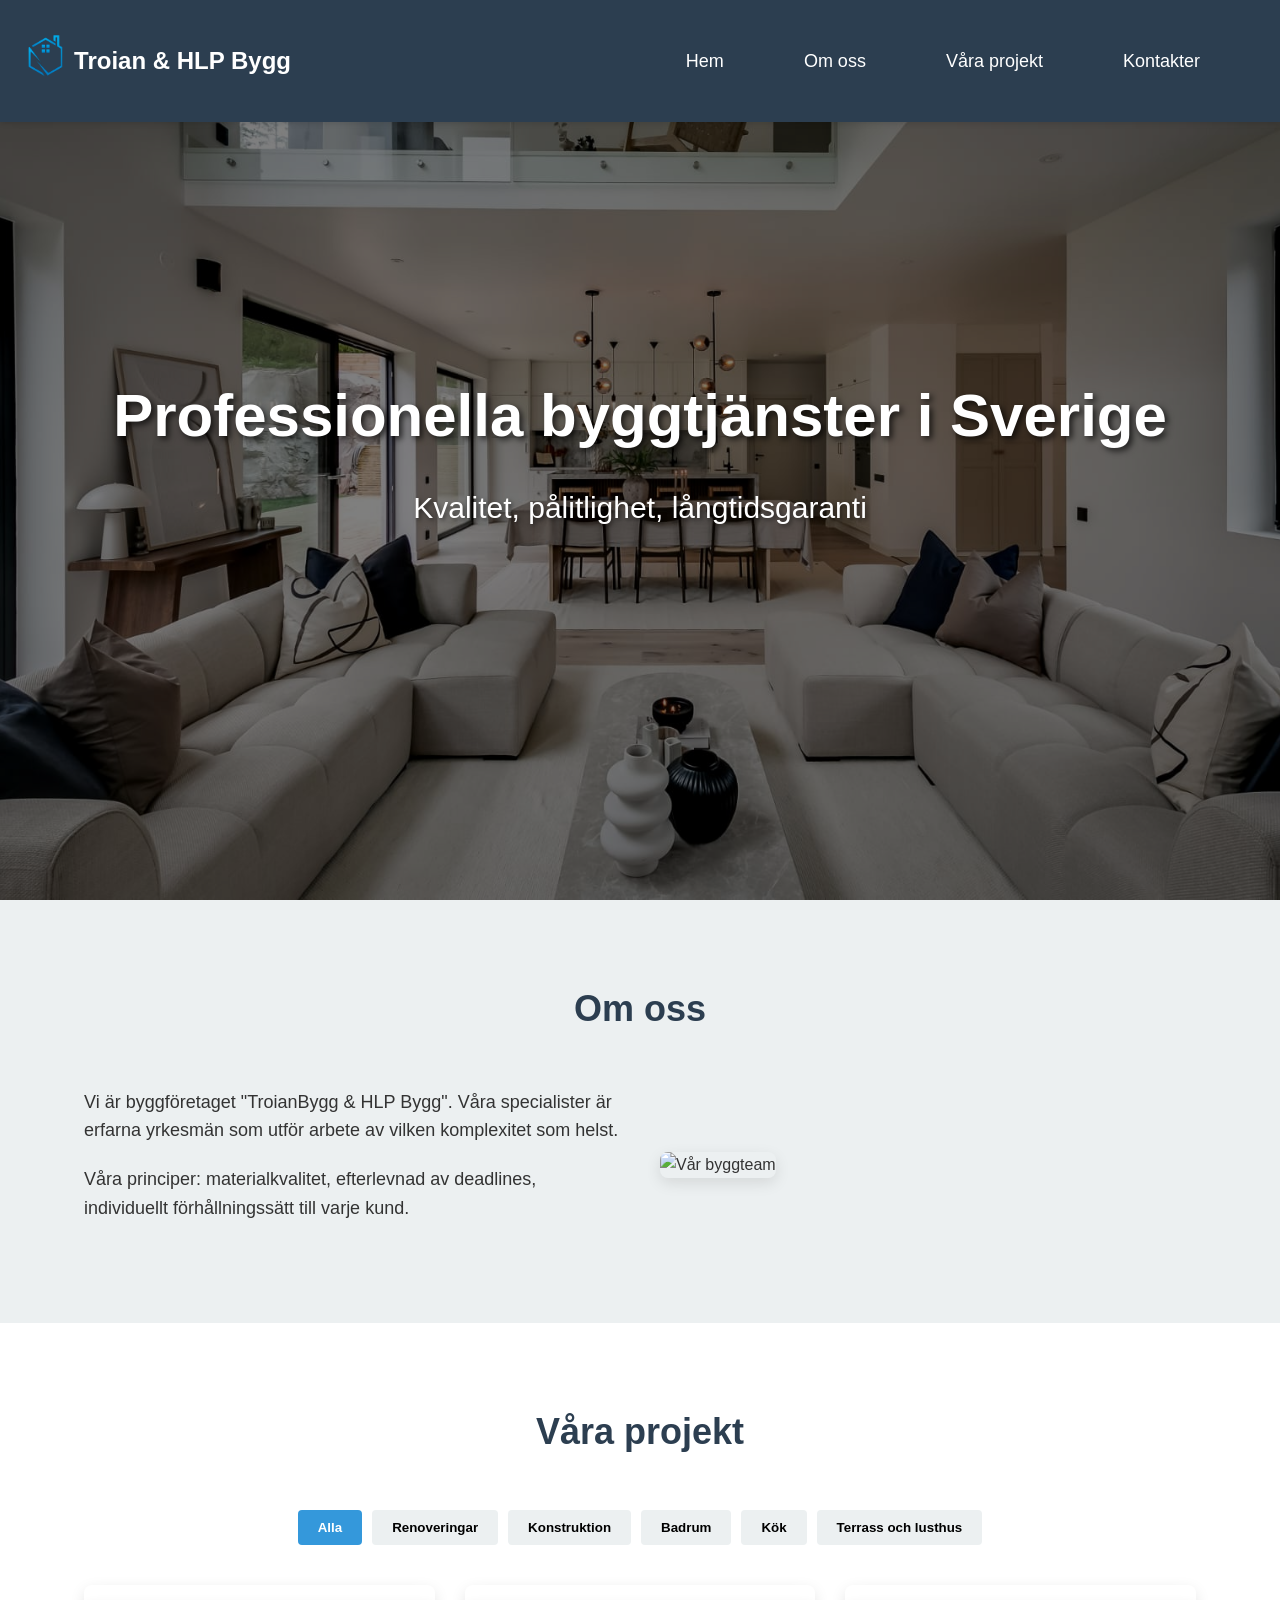
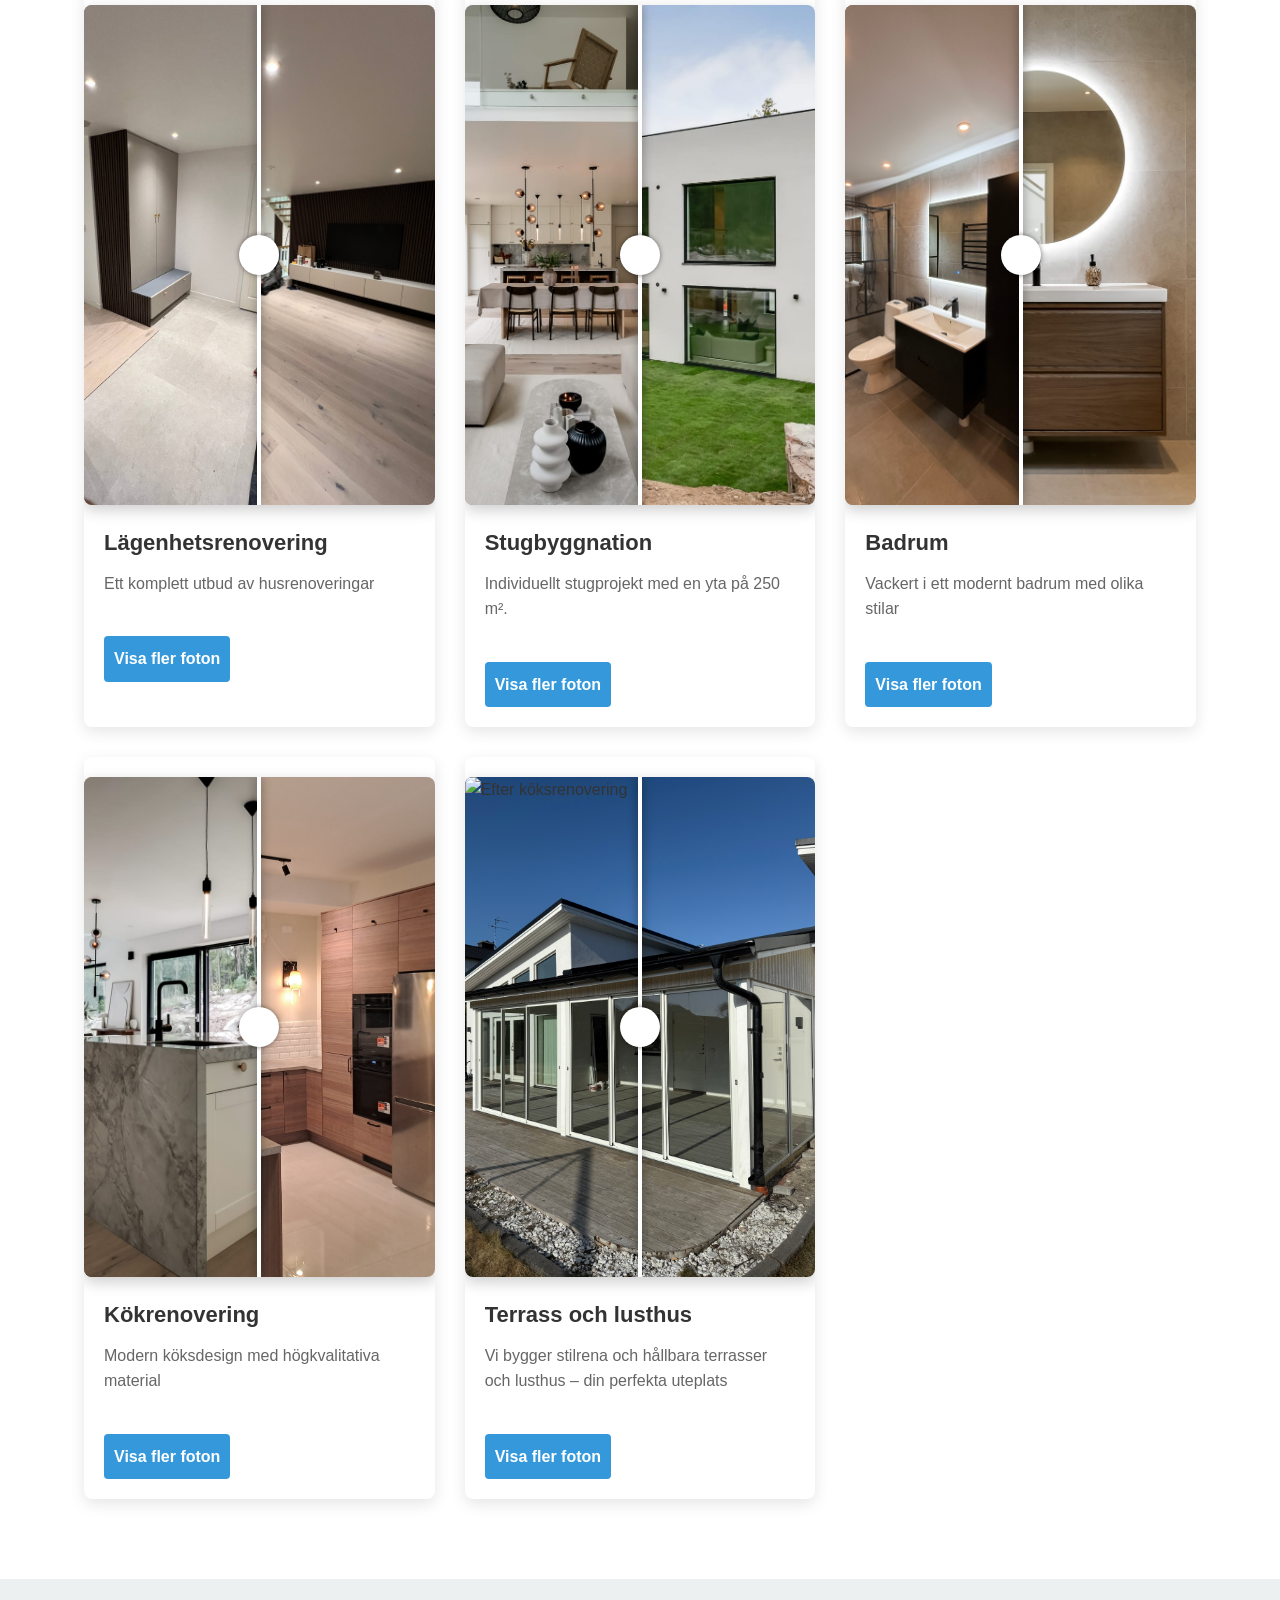
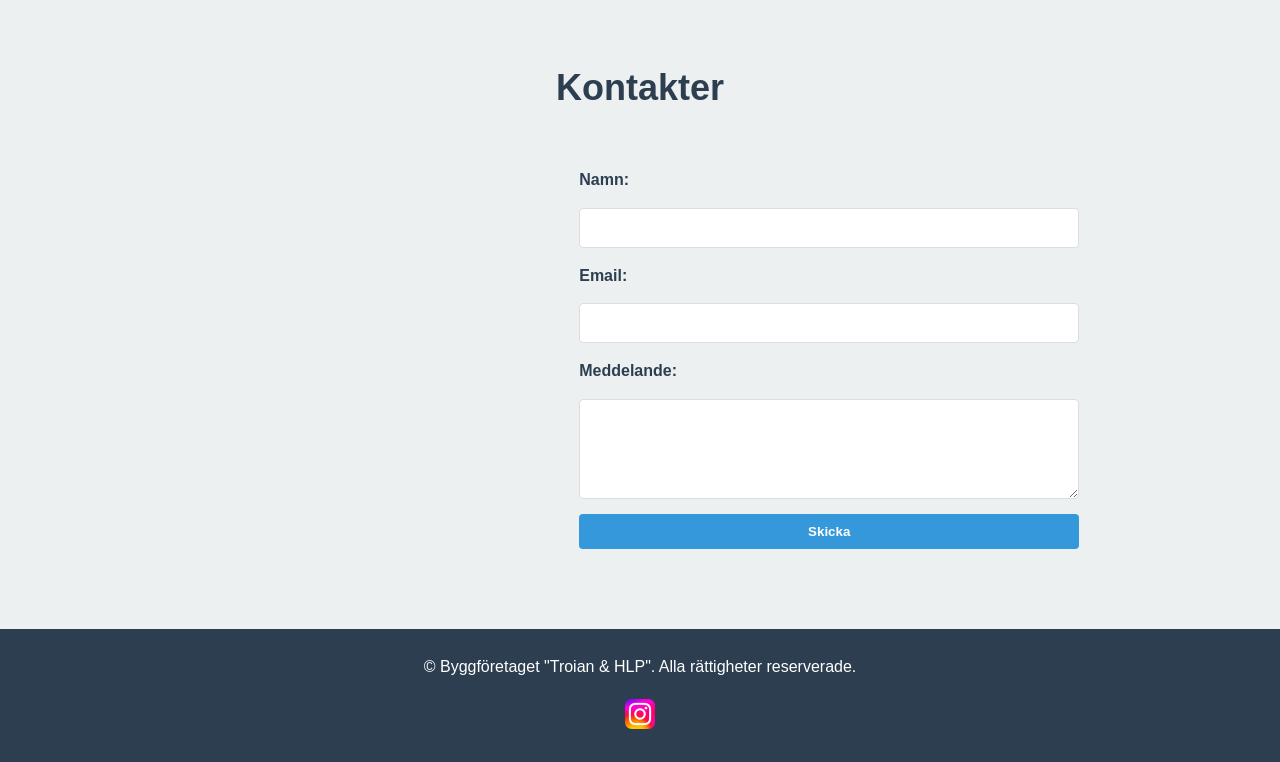
==== commit d343432a: "index.html" ====
--- a/index.html
+++ b/index.html
@@ -185,7 +185,7 @@
         <div class="container">
             <p>© Byggföretaget "Troian & HLP". Alla rättigheter reserverade.</p>
             <div class="social-links">
-                <a href="https://instagram.com" target="_blank" aria-label="Instagram"><img src="img/icon/Instagram_logo_2022.svg.webp"
+                <a href="https://www.instagram.com/hlp.bygg_troian.bygg?igsh=YXFtMXl3ZjNvNDh2&utm_source=qr" target="_blank" aria-label="Instagram"><img src="img/icon/Instagram_logo_2022.svg.webp"
                         alt=""></a>
             </div>
         </div>
--- a/css/style.css
+++ b/css/style.css
@@ -13,7 +13,9 @@
     padding: 0;
     box-sizing: border-box;
     transition: 0.5ms;
-}
+    
+}
+
 
 body {
     font-family: 'Arial', sans-serif;
@@ -54,6 +56,93 @@
     padding: 15px 20px;
 }
 
+
+/* Паралакс на hero хедер*/
+.hero {
+    background: url('../img/hero/hero.JPG') no-repeat center center fixed;
+    background-size: cover;
+    height: 100vh;
+    display: flex;
+    align-items: center;
+    justify-content: center;
+    text-align: center;
+    color: white;
+    position: relative;
+    /* Паралакс-ефект */
+    background-attachment: fixed;
+}
+
+.hero::before {
+    content: '';
+    position: absolute;
+    top: 0;
+    left: 0;
+    width: 100%;
+    height: 100%;
+    background: rgba(0, 0, 0, 0.5);
+    /* Напівпрозорий шар для читабельності тексту */
+    z-index: 1;
+}
+
+.hero .container {
+    position: relative;
+    z-index: 2;
+    /* Текст поверх темного шару */
+}
+
+.hero h1 {
+    font-size: 60px;
+    margin-bottom: 20px;
+    text-shadow: 3px 3px 6px rgba(0, 0, 0, 0.7);
+    animation: fadeInUp 1.5s ease-out forwards; /* Анімація появи */
+    transition: transform 0.3s ease, color 0.3s ease; /* Плавний перехід для ефекту при наведенні */
+}
+
+.hero h1:hover{
+    transform: scale(1.05);
+    color: var(--secondary-color);
+}
+
+.hero p {
+    font-size: 30px;
+    text-shadow: 2px 2px 4px rgba(0, 0, 0, 0.5);
+}
+
+/*Анімація появи тексту*/
+@keyframes fadeInUp{
+    0%{
+        opacity: 0;
+        transform: translateY(40px);
+    }
+    100%{
+        opacity: 1;
+        transform: translateY(0);
+    }
+}
+
+
+
+
+/* Адаптивність для менших екранів */
+@media (max-width: 768px) {
+    .hero h1 {
+        font-size: 45px;
+    }
+
+    .hero p {
+        font-size: 23px;
+    }
+}
+    /* Вимикаємо паралакс на мобільних для кращої продуктивності */
+    /*
+    .hero {
+        background-attachment: scroll;
+    }/*
+
+
+
+
+
 /* Логотип */
 .logo {
     display: flex;
@@ -75,6 +164,8 @@
     line-height: 40px;
     text-decoration: none;
     align-items: center;
+    position: relative;
+    bottom: 11px;
 }
 
 .a1{
@@ -172,25 +263,25 @@
 }
 
 /* Герой секція */
+/*
 .hero {
-    background: linear-gradient(rgba(0, 0, 0, 0.7), rgba(0, 0, 0, 0.7)), url('https://via.placeholder.com/1920x1080') center/cover no-repeat;
     color: white;
     text-align: center;
     padding: 180px 0 100px;
-    margin-top: 70px;
+    margin-top: 10px;
 }
 
 .hero h1 {
-    font-size: 48px;
+    font-size: 60px;
     margin-bottom: 20px;
 }
 
 .hero p {
-    font-size: 22px;
+    font-size: 35px;
     max-width: 700px;
     margin: 0 auto;
 }
-
+*/
 /* Секція "Про нас" */
 .about-section {
     padding: 80px 0;
@@ -247,6 +338,22 @@
     margin-bottom: 40px;
     flex-wrap: wrap;
     gap: 10px;
+}
+
+.project-link{
+    display: inline-block;
+    padding: 10px 10px 10px;
+    margin: 20px 20px;
+    background-color: var(--secondary-color);
+    color: white;
+    text-decoration: none;
+    border-radius: 4px;
+    font-weight: 600;
+    transition: background-color 0.3s;
+}
+
+.project-link:hover{
+    background-color: var(--primary-color);
 }
 
 .filter-btn {
@@ -450,7 +557,7 @@
     background-color: var(--dark-color);
     color: white;
     text-align: center;
-    padding: 20px 0;
+    padding: 25px 0;
 }
 
 .social-links {
